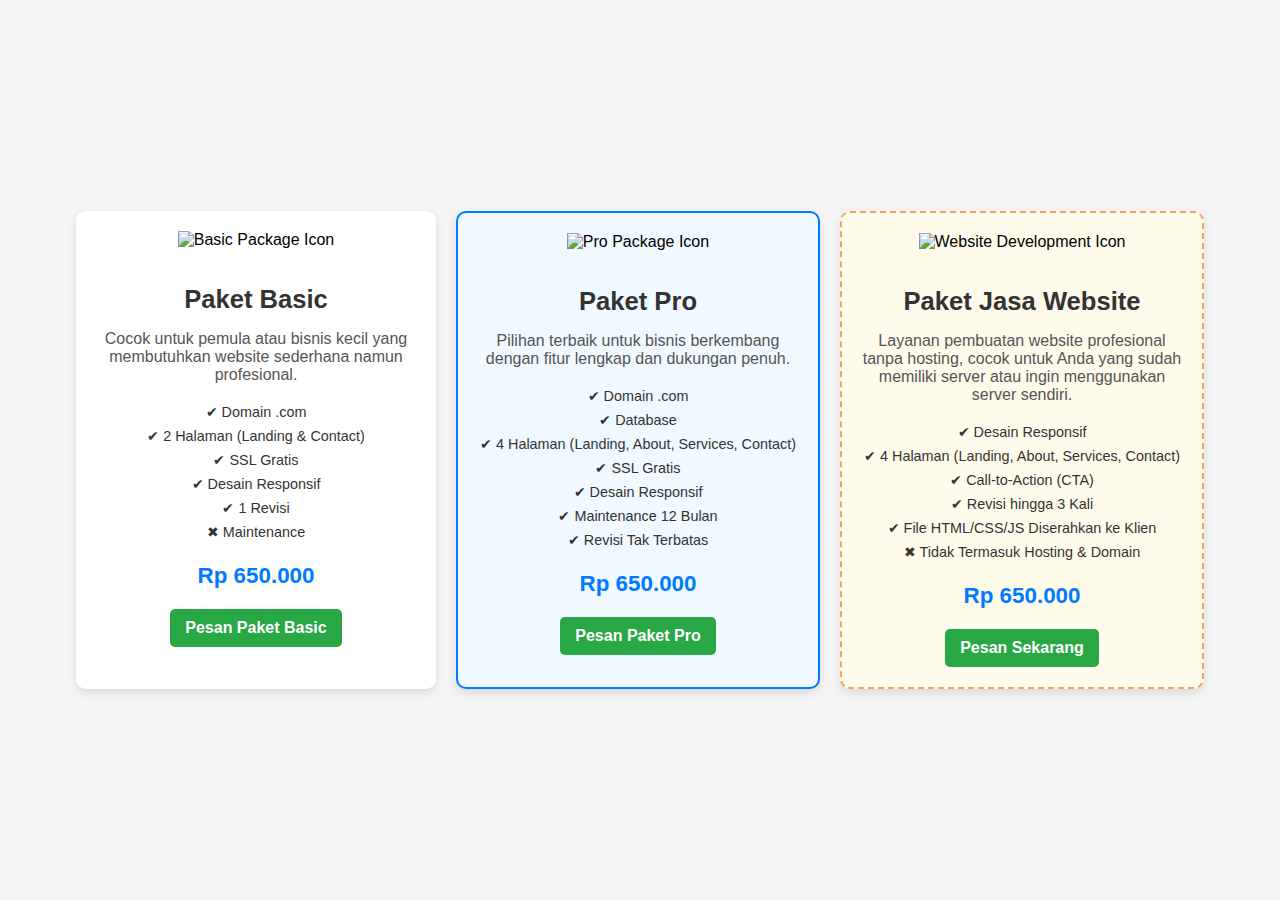
==== service/index.html @ f92c0976 "add service" ====
<!DOCTYPE html>
<html lang="en">
<head>
    <meta charset="UTF-8">
    <meta name="viewport" content="width=device-width, initial-scale=1.0">
    <title>Service Packages</title>
    <link rel="stylesheet" href="style.css">
</head>
<body>
    <div class="packages-container">
        <!-- Paket Basic -->
        <div class="service-card">
            <img src="https://via.placeholder.com/100" alt="Basic Package Icon" class="service-icon">
            <h2>Paket Basic</h2>
            <p>
                Cocok untuk pemula atau bisnis kecil yang membutuhkan website sederhana namun profesional.
            </p>
            <ul>
                <li>✔ Domain .com</li>
                <li>✔ 2 Halaman (Landing & Contact)</li>
                <li>✔ SSL Gratis</li>
                <li>✔ Desain Responsif</li>
                <li>✔ 1 Revisi</li>
                <li>✖ Maintenance</li>
            </ul>
            <h3>Rp 650.000</h3>
            <button class="cta-button">Pesan Paket Basic</button>
        </div>

        <!-- Paket Pro -->
        <div class="service-card pro-package">
            <img src="https://via.placeholder.com/100" alt="Pro Package Icon" class="service-icon">
            <h2>Paket Pro</h2>
            <p>
                Pilihan terbaik untuk bisnis berkembang dengan fitur lengkap dan dukungan penuh.
            </p>
            <ul>
                <li>✔ Domain .com</li>
                <li>✔ Database</li>
                <li>✔ 4 Halaman (Landing, About, Services, Contact)</li>
                <li>✔ SSL Gratis</li>
                <li>✔ Desain Responsif</li>
                <li>✔ Maintenance 12 Bulan</li>
                <li>✔ Revisi Tak Terbatas</li>
            </ul>
            <h3>Rp 650.000</h3>
            <button class="cta-button">Pesan Paket Pro</button>
        </div>

        <!-- Paket Jasa Website -->
        <div class="service-card no-hosting">
            <img src="https://via.placeholder.com/100" alt="Website Development Icon" class="service-icon">
            <h2>Paket Jasa Website</h2>
            <p>
                Layanan pembuatan website profesional tanpa hosting, cocok untuk Anda yang sudah memiliki server atau ingin menggunakan server sendiri.
            </p>
            <ul>
                <li>✔ Desain Responsif</li>
                <li>✔ 4 Halaman (Landing, About, Services, Contact)</li>
                <li>✔ Call-to-Action (CTA)</li>
                <li>✔ Revisi hingga 3 Kali</li>
                <li>✔ File HTML/CSS/JS Diserahkan ke Klien</li>
                <li>✖ Tidak Termasuk Hosting & Domain</li>
            </ul>
            <h3>Rp 650.000</h3>
            <button class="cta-button">Pesan Sekarang</button>
        </div>
    </div>
</body>
</html>
---- service/style.css ----
/* styles.css */
body {
    font-family: Arial, sans-serif;
    background-color: #f4f4f4;
    display: flex;
    justify-content: center;
    align-items: center;
    height: 100vh;
    margin: 0;
}

.packages-container {
    display: flex;
    gap: 20px;
    flex-wrap: wrap;
    justify-content: center;
}

.service-card {
    background-color: #ffffff;
    border-radius: 10px;
    box-shadow: 0 4px 8px rgba(0, 0, 0, 0.1);
    width: 320px;
    padding: 20px;
    text-align: center;
    transition: transform 0.3s ease, box-shadow 0.3s ease;
}

.service-card:hover {
    transform: translateY(-10px);
    box-shadow: 0 6px 15px rgba(0, 0, 0, 0.2);
}

.service-icon {
    width: 80px;
    height: 80px;
    margin-bottom: 15px;
}

h2 {
    font-size: 1.6rem;
    color: #333333;
    margin-bottom: 10px;
}

p {
    font-size: 1rem;
    color: #555555;
    margin-bottom: 20px;
}

ul {
    list-style-type: none;
    padding: 0;
    margin: 0 0 20px;
}

ul li {
    font-size: 0.9rem;
    color: #333333;
    margin: 8px 0;
}

h3 {
    font-size: 1.4rem;
    color: #007bff;
    margin-bottom: 20px;
}

.cta-button {
    background-color: #28a745;
    color: #ffffff;
    border: none;
    padding: 10px 15px;
    border-radius: 5px;
    cursor: pointer;
    font-size: 1rem;
    font-weight: bold;
    transition: background-color 0.3s ease;
}

.cta-button:hover {
    background-color: #218838;
}

.pro-package {
    background-color: #f0f9ff;
    border: 2px solid #007bff;
}

.no-hosting {
    background-color: #fffbea;
    border: 2px dashed #f4a261;
}

.no-hosting:hover {
    background-color: #fff2d5;
    transform: translateY(-8px);
    box-shadow: 0 6px 12px rgba(244, 162, 97, 0.3);
}
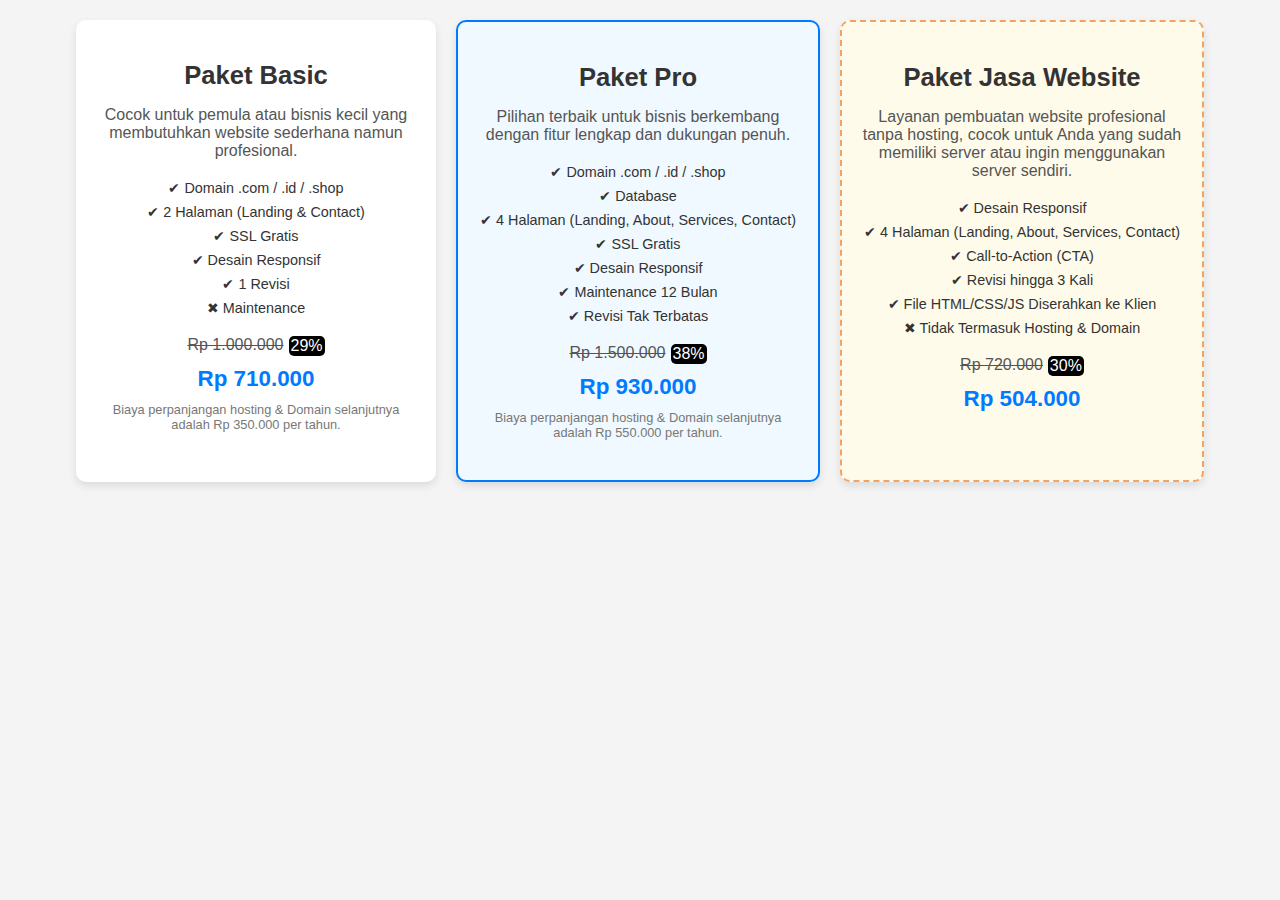
==== commit ef4b57eb: "update price" ====
--- a/service/index.html
+++ b/service/index.html
@@ -1,70 +1,102 @@
 <!DOCTYPE html>
 <html lang="en">
-<head>
-    <meta charset="UTF-8">
-    <meta name="viewport" content="width=device-width, initial-scale=1.0">
+  <head>
+    <meta charset="UTF-8" />
+    <meta name="viewport" content="width=device-width, initial-scale=1.0" />
     <title>Service Packages</title>
-    <link rel="stylesheet" href="style.css">
-</head>
-<body>
+    <link rel="stylesheet" href="style.css" />
+    <style>
+      .note {
+        font-size: 0.8em; /* Ukuran font lebih kecil */
+        color: #777; /* Warna teks lebih ringan */
+        margin-top: 10px; /* Jarak atas */
+      }
+    </style>
+  </head>
+  <body>
     <div class="packages-container">
-        <!-- Paket Basic -->
-        <div class="service-card">
-            <img src="https://via.placeholder.com/100" alt="Basic Package Icon" class="service-icon">
-            <h2>Paket Basic</h2>
-            <p>
-                Cocok untuk pemula atau bisnis kecil yang membutuhkan website sederhana namun profesional.
-            </p>
-            <ul>
-                <li>✔ Domain .com</li>
-                <li>✔ 2 Halaman (Landing & Contact)</li>
-                <li>✔ SSL Gratis</li>
-                <li>✔ Desain Responsif</li>
-                <li>✔ 1 Revisi</li>
-                <li>✖ Maintenance</li>
-            </ul>
-            <h3>Rp 650.000</h3>
-            <button class="cta-button">Pesan Paket Basic</button>
+      <!-- Paket Basic -->
+      <div class="service-card">
+        <h2>Paket Basic</h2>
+        <p>
+          Cocok untuk pemula atau bisnis kecil yang membutuhkan website
+          sederhana namun profesional.
+        </p>
+        <ul>
+          <li>✔ Domain .com / .id / .shop</li>
+          <li>✔ 2 Halaman (Landing & Contact)</li>
+          <li>✔ SSL Gratis</li>
+          <li>✔ Desain Responsif</li>
+
+          <li>✔ 1 Revisi</li>
+          <li>✖ Maintenance</li>
+        </ul>
+        <div class="price column">
+          <div class="discount row">
+            <p>Rp 1.000.000</p>
+            <div class="disc">29%</div>
+          </div>
+          <h3>Rp 710.000</h3>
         </div>
+        <button class="cta-button">Pesan Paket Basic</button>
+        <p class="note">
+          Biaya perpanjangan hosting & Domain selanjutnya adalah Rp 350.000 per tahun.
+        </p>
+      </div>
 
-        <!-- Paket Pro -->
-        <div class="service-card pro-package">
-            <img src="https://via.placeholder.com/100" alt="Pro Package Icon" class="service-icon">
-            <h2>Paket Pro</h2>
-            <p>
-                Pilihan terbaik untuk bisnis berkembang dengan fitur lengkap dan dukungan penuh.
-            </p>
-            <ul>
-                <li>✔ Domain .com</li>
-                <li>✔ Database</li>
-                <li>✔ 4 Halaman (Landing, About, Services, Contact)</li>
-                <li>✔ SSL Gratis</li>
-                <li>✔ Desain Responsif</li>
-                <li>✔ Maintenance 12 Bulan</li>
-                <li>✔ Revisi Tak Terbatas</li>
-            </ul>
-            <h3>Rp 650.000</h3>
-            <button class="cta-button">Pesan Paket Pro</button>
+      <!-- Paket Pro -->
+      <div class="service-card pro-package">
+        <h2>Paket Pro</h2>
+        <p>
+          Pilihan terbaik untuk bisnis berkembang dengan fitur lengkap dan
+          dukungan penuh.
+        </p>
+        <ul>
+          <li>✔ Domain .com / .id / .shop</li>
+          <li>✔ Database</li>
+          <li>✔ 4 Halaman (Landing, About, Services, Contact)</li>
+          <li>✔ SSL Gratis</li>
+          <li>✔ Desain Responsif</li>
+          <li>✔ Maintenance 12 Bulan</li>
+          <li>✔ Revisi Tak Terbatas</li>
+        </ul>
+        <div class="price column">
+          <div class="discount row">
+            <p>Rp 1.500.000</p>
+            <div class="disc">38%</div>
+          </div>
+          <h3>Rp 930.000</h3>
         </div>
+        <button class="cta-button">Pesan Paket Pro</button>
+        <p class="note">
+          Biaya perpanjangan hosting & Domain selanjutnya adalah Rp 550.000 per tahun.
+        </p>
+      </div>
 
-        <!-- Paket Jasa Website -->
-        <div class="service-card no-hosting">
-            <img src="https://via.placeholder.com/100" alt="Website Development Icon" class="service-icon">
-            <h2>Paket Jasa Website</h2>
-            <p>
-                Layanan pembuatan website profesional tanpa hosting, cocok untuk Anda yang sudah memiliki server atau ingin menggunakan server sendiri.
-            </p>
-            <ul>
-                <li>✔ Desain Responsif</li>
-                <li>✔ 4 Halaman (Landing, About, Services, Contact)</li>
-                <li>✔ Call-to-Action (CTA)</li>
-                <li>✔ Revisi hingga 3 Kali</li>
-                <li>✔ File HTML/CSS/JS Diserahkan ke Klien</li>
-                <li>✖ Tidak Termasuk Hosting & Domain</li>
-            </ul>
-            <h3>Rp 650.000</h3>
-            <button class="cta-button">Pesan Sekarang</button>
-        </div>
+      <!-- Paket Jasa Website -->
+      <div class="service-card no-hosting">
+        <h2>Paket Jasa Website</h2>
+        <p>
+          Layanan pembuatan website profesional tanpa hosting, cocok untuk Anda
+          yang sudah memiliki server atau ingin menggunakan server sendiri.
+        </p>
+        <ul>
+          <li>✔ Desain Responsif</li>
+          <li>✔ 4 Halaman (Landing, About, Services, Contact)</li>
+          <li>✔ Call-to-Action (CTA)</li>
+          <li>✔ Revisi hingga 3 Kali</li>
+          <li>✔ File HTML/CSS/JS Diserahkan ke Klien</li>
+          <li>✖ Tidak Termasuk Hosting & Domain</li>
+        </ul>
+        <div class="price column">
+            <div class="discount row">
+              <p>Rp 720.000</p>
+              <div class="disc">30%</div>
+            </div>
+            <h3>Rp 504.000</h3>
+          </div>
+        <button class="cta-button">Pesan Sekarang</button>
+      </div>
     </div>
-</body>
+  </body>
 </html>
--- a/service/style.css
+++ b/service/style.css
@@ -1,100 +1,137 @@
 /* styles.css */
 body {
-    font-family: Arial, sans-serif;
-    background-color: #f4f4f4;
-    display: flex;
-    justify-content: center;
-    align-items: center;
-    height: 100vh;
+  font-family: Arial, sans-serif;
+  background-color: #f4f4f4;
+  display: flex;
+  justify-content: center;
+  align-items: center;
+  height: auto;
+  margin: 0;
+  padding: 20px 0;
+}
+
+.packages-container {
+  display: flex;
+  gap: 20px;
+  flex-wrap: wrap;
+  justify-content: center;
+}
+
+.service-card {
+  background-color: #ffffff;
+  border-radius: 10px;
+  box-shadow: 0 4px 8px rgba(0, 0, 0, 0.1);
+  width: 320px;
+  padding: 20px;
+  text-align: center;
+  transition: transform 0.3s ease, box-shadow 0.3s ease;
+}
+
+.service-card:hover {
+  transform: translateY(-10px);
+  box-shadow: 0 6px 15px rgba(0, 0, 0, 0.2);
+}
+
+.service-icon {
+  width: 80px;
+  height: 80px;
+  margin-bottom: 15px;
+}
+
+h2 {
+  font-size: 1.6rem;
+  color: #333333;
+  margin-bottom: 10px;
+}
+
+p {
+  font-size: 1rem;
+  color: #555555;
+  margin-bottom: 20px;
+}
+
+ul {
+  list-style-type: none;
+  padding: 0;
+  margin: 0 0 20px;
+}
+
+ul li {
+  font-size: 0.9rem;
+  color: #333333;
+  margin: 8px 0;
+}
+
+h3 {
+  font-size: 1.4rem;
+  color: #007bff;
+  margin-bottom: 20px;
+}
+
+.cta-button {
+  display: none;
+  background-color: #28a745;
+  color: #ffffff;
+  border: none;
+  padding: 10px 15px;
+  border-radius: 5px;
+  cursor: pointer;
+  font-size: 1rem;
+  font-weight: bold;
+  transition: background-color 0.3s ease;
+}
+
+.column {
+  display: flex;
+  flex-direction: column;
+}
+
+.row {
+  display: flex;
+  flex-direction: row;
+}
+
+.price p, .price h3{
     margin: 0;
 }
 
-.packages-container {
-    display: flex;
-    gap: 20px;
-    flex-wrap: wrap;
-    justify-content: center;
+.price {
+  padding: 0;
+  margin: 0;
+  gap: 10px;
 }
 
-.service-card {
-    background-color: #ffffff;
-    border-radius: 10px;
-    box-shadow: 0 4px 8px rgba(0, 0, 0, 0.1);
-    width: 320px;
-    padding: 20px;
-    text-align: center;
-    transition: transform 0.3s ease, box-shadow 0.3s ease;
+.price p{
+    text-decoration: line-through;
 }
 
-.service-card:hover {
-    transform: translateY(-10px);
-    box-shadow: 0 6px 15px rgba(0, 0, 0, 0.2);
+.price .discount {
+    justify-content: center;
+    gap: 5px;
 }
-
-.service-icon {
-    width: 80px;
-    height: 80px;
-    margin-bottom: 15px;
-}
-
-h2 {
-    font-size: 1.6rem;
-    color: #333333;
-    margin-bottom: 10px;
-}
-
-p {
-    font-size: 1rem;
-    color: #555555;
-    margin-bottom: 20px;
-}
-
-ul {
-    list-style-type: none;
-    padding: 0;
-    margin: 0 0 20px;
-}
-
-ul li {
-    font-size: 0.9rem;
-    color: #333333;
-    margin: 8px 0;
-}
-
-h3 {
-    font-size: 1.4rem;
-    color: #007bff;
-    margin-bottom: 20px;
-}
-
-.cta-button {
-    background-color: #28a745;
-    color: #ffffff;
-    border: none;
-    padding: 10px 15px;
+.price .discount .disc {
+    background-color: #000000;
+    color: white;
+    padding: 1px 2px;
     border-radius: 5px;
-    cursor: pointer;
-    font-size: 1rem;
-    font-weight: bold;
-    transition: background-color 0.3s ease;
 }
 
 .cta-button:hover {
-    background-color: #218838;
+  background-color: #218838;
 }
 
 .pro-package {
-    background-color: #f0f9ff;
-    border: 2px solid #007bff;
+  background-color: #f0f9ff;
+  border: 2px solid #007bff;
 }
 
 .no-hosting {
-    background-color: #fffbea;
-    border: 2px dashed #f4a261;
+  background-color: #fffbea;
+  border: 2px dashed #f4a261;
 }
 
 .no-hosting:hover {
-    background-color: #fff2d5;
-    transform: translateY(-8px);
-    box-shadow: 0 6px 12px rgba(244, 162, 97, 0.3);
+  background-color: #fff2d5;
+  transform: translateY(-8px);
+  box-shadow: 0 6px 12px rgba(244, 162, 97, 0.3);
 }
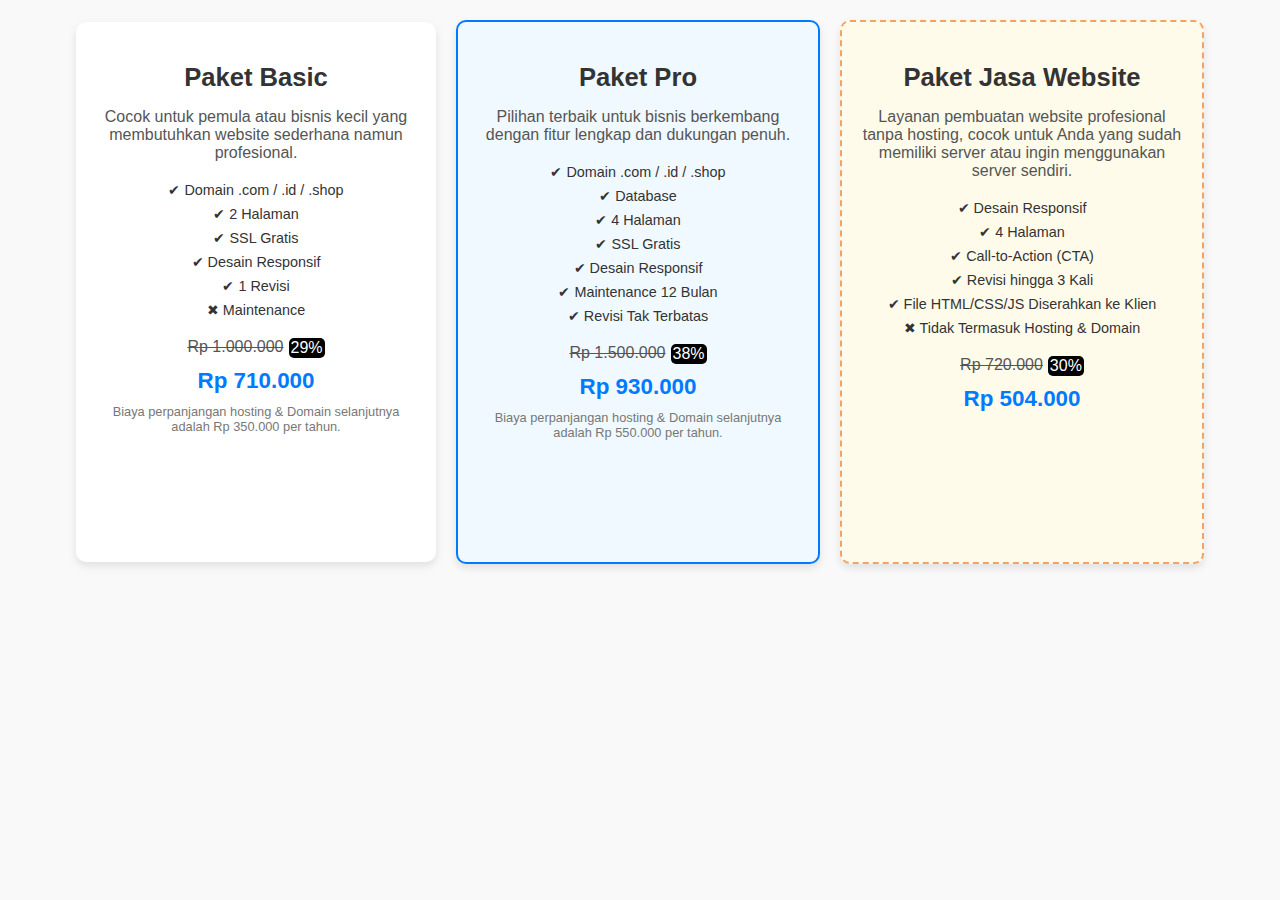
==== commit d441c9fb: "update layout" ====
--- a/service/index.html
+++ b/service/index.html
@@ -24,7 +24,7 @@
         </p>
         <ul>
           <li>✔ Domain .com / .id / .shop</li>
-          <li>✔ 2 Halaman (Landing & Contact)</li>
+          <li>✔ 2 Halaman</li>
           <li>✔ SSL Gratis</li>
           <li>✔ Desain Responsif</li>
 
@@ -54,7 +54,7 @@
         <ul>
           <li>✔ Domain .com / .id / .shop</li>
           <li>✔ Database</li>
-          <li>✔ 4 Halaman (Landing, About, Services, Contact)</li>
+          <li>✔ 4 Halaman</li>
           <li>✔ SSL Gratis</li>
           <li>✔ Desain Responsif</li>
           <li>✔ Maintenance 12 Bulan</li>
@@ -82,7 +82,7 @@
         </p>
         <ul>
           <li>✔ Desain Responsif</li>
-          <li>✔ 4 Halaman (Landing, About, Services, Contact)</li>
+          <li>✔ 4 Halaman </li>
           <li>✔ Call-to-Action (CTA)</li>
           <li>✔ Revisi hingga 3 Kali</li>
           <li>✔ File HTML/CSS/JS Diserahkan ke Klien</li>
--- a/service/style.css
+++ b/service/style.css
@@ -1,13 +1,14 @@
 /* styles.css */
 body {
   font-family: Arial, sans-serif;
-  background-color: #f4f4f4;
+  background-color: #f9f9f9;
   display: flex;
   justify-content: center;
   align-items: center;
   height: auto;
   margin: 0;
   padding: 20px 0;
+ 
 }
 
 .packages-container {
@@ -15,9 +16,12 @@
   gap: 20px;
   flex-wrap: wrap;
   justify-content: center;
+  align-items: center;
+ 
 }
 
 .service-card {
+    height: 500px;
   background-color: #ffffff;
   border-radius: 10px;
   box-shadow: 0 4px 8px rgba(0, 0, 0, 0.1);
@@ -32,11 +36,6 @@
   box-shadow: 0 6px 15px rgba(0, 0, 0, 0.2);
 }
 
-.service-icon {
-  width: 80px;
-  height: 80px;
-  margin-bottom: 15px;
-}
 
 h2 {
   font-size: 1.6rem;
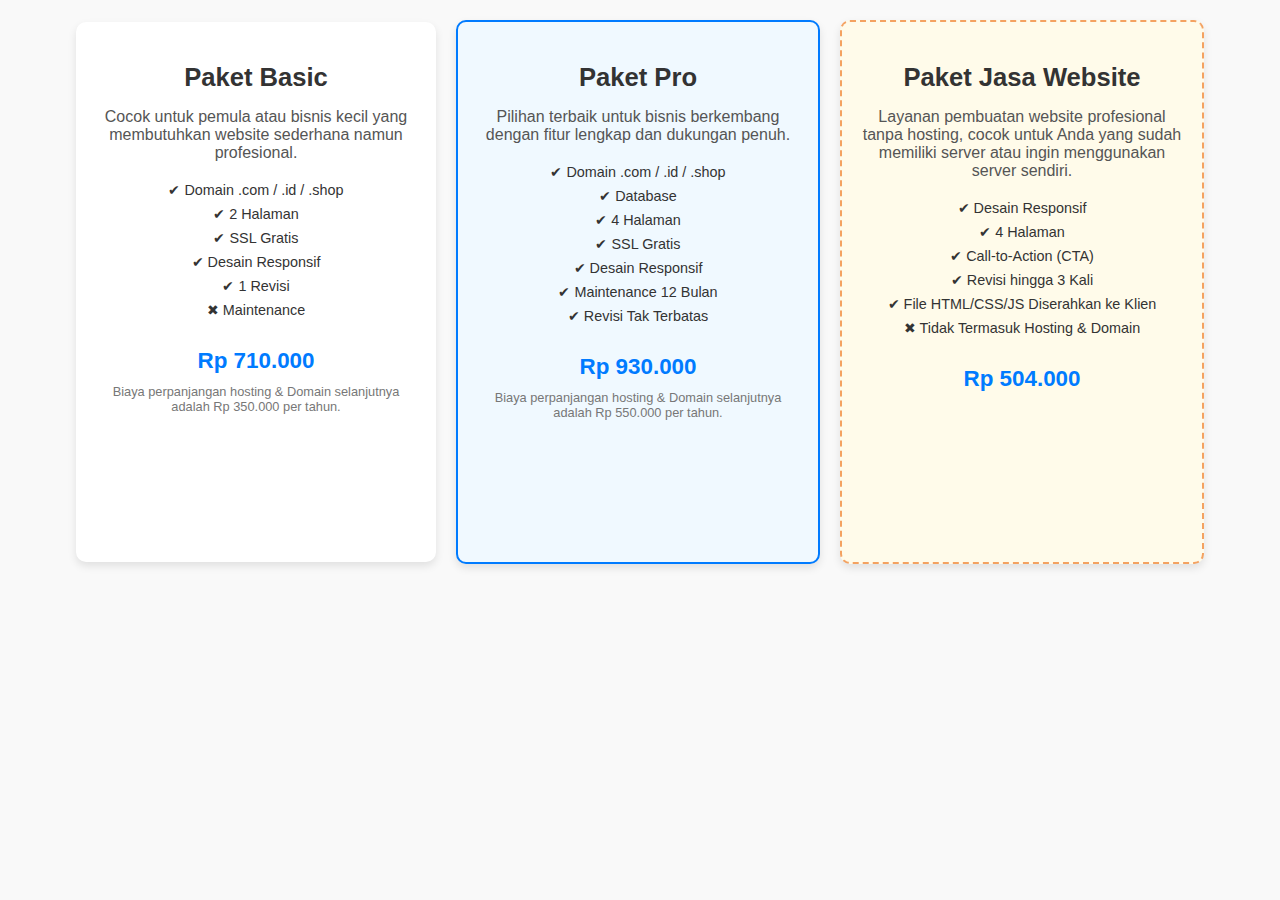
==== commit aca3520f: "update price" ====
--- a/service/index.html
+++ b/service/index.html
@@ -33,8 +33,8 @@
         </ul>
         <div class="price column">
           <div class="discount row">
-            <p>Rp 1.000.000</p>
-            <div class="disc">29%</div>
+            <!-- <p>Rp 1.000.000</p> -->
+            <!-- <div class="disc">29%</div> -->
           </div>
           <h3>Rp 710.000</h3>
         </div>
@@ -62,8 +62,8 @@
         </ul>
         <div class="price column">
           <div class="discount row">
-            <p>Rp 1.500.000</p>
-            <div class="disc">38%</div>
+            <!-- <p>Rp 1.500.000</p> -->
+            <!-- <div class="disc">38%</div> -->
           </div>
           <h3>Rp 930.000</h3>
         </div>
@@ -90,8 +90,8 @@
         </ul>
         <div class="price column">
             <div class="discount row">
-              <p>Rp 720.000</p>
-              <div class="disc">30%</div>
+              <!-- <p>Rp 720.000</p> -->
+              <!-- <div class="disc">30%</div> -->
             </div>
             <h3>Rp 504.000</h3>
           </div>
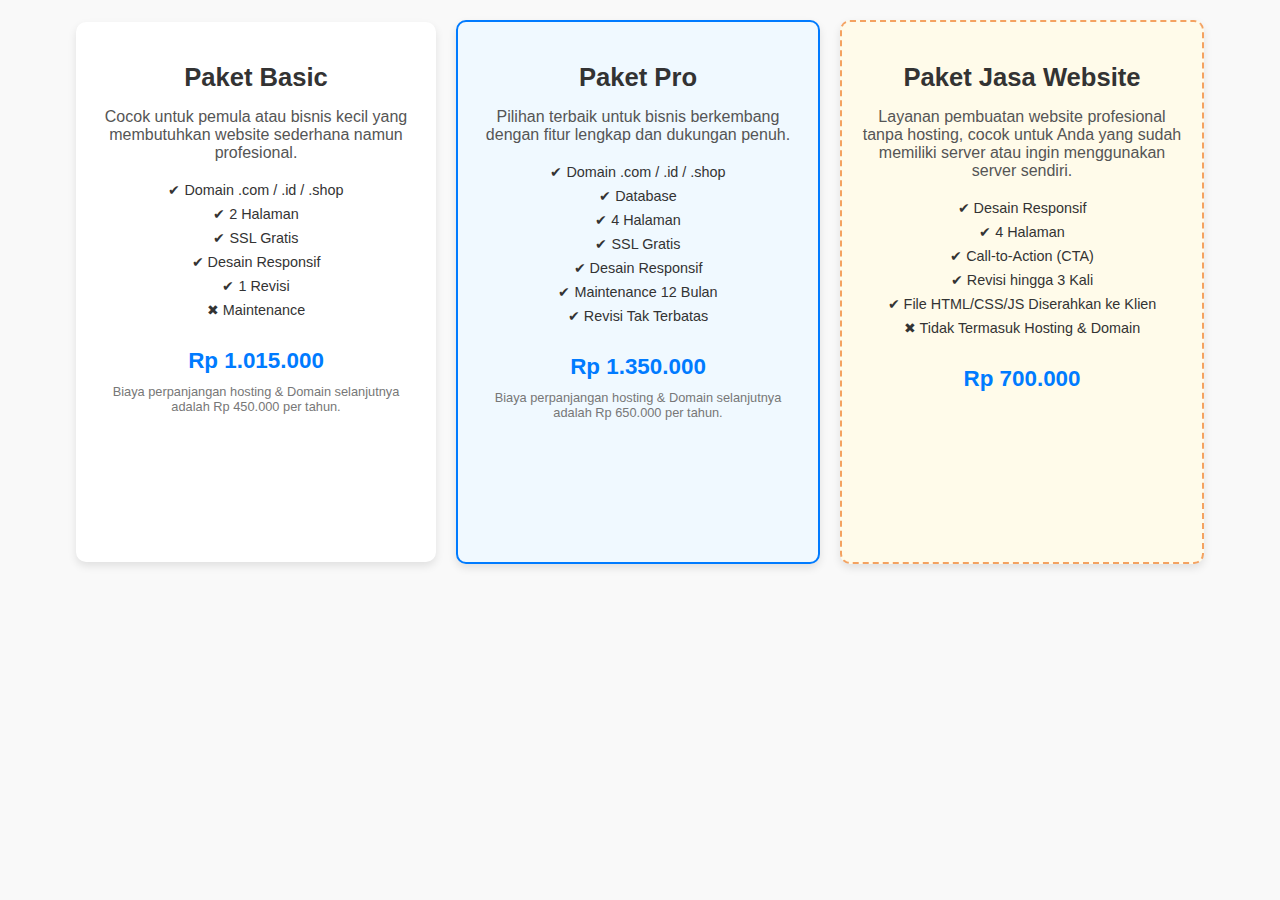
==== commit 26d2b348: "update" ====
--- a/service/index.html
+++ b/service/index.html
@@ -36,11 +36,11 @@
             <!-- <p>Rp 1.000.000</p> -->
             <!-- <div class="disc">29%</div> -->
           </div>
-          <h3>Rp 710.000</h3>
+          <h3>Rp 1.015.000</h3>
         </div>
         <button class="cta-button">Pesan Paket Basic</button>
         <p class="note">
-          Biaya perpanjangan hosting & Domain selanjutnya adalah Rp 350.000 per tahun.
+          Biaya perpanjangan hosting & Domain selanjutnya adalah Rp 450.000 per tahun.
         </p>
       </div>
 
@@ -65,11 +65,11 @@
             <!-- <p>Rp 1.500.000</p> -->
             <!-- <div class="disc">38%</div> -->
           </div>
-          <h3>Rp 930.000</h3>
+          <h3>Rp 1.350.000</h3>
         </div>
         <button class="cta-button">Pesan Paket Pro</button>
         <p class="note">
-          Biaya perpanjangan hosting & Domain selanjutnya adalah Rp 550.000 per tahun.
+          Biaya perpanjangan hosting & Domain selanjutnya adalah Rp 650.000 per tahun.
         </p>
       </div>
 
@@ -93,7 +93,7 @@
               <!-- <p>Rp 720.000</p> -->
               <!-- <div class="disc">30%</div> -->
             </div>
-            <h3>Rp 504.000</h3>
+            <h3>Rp 700.000</h3>
           </div>
         <button class="cta-button">Pesan Sekarang</button>
       </div>
